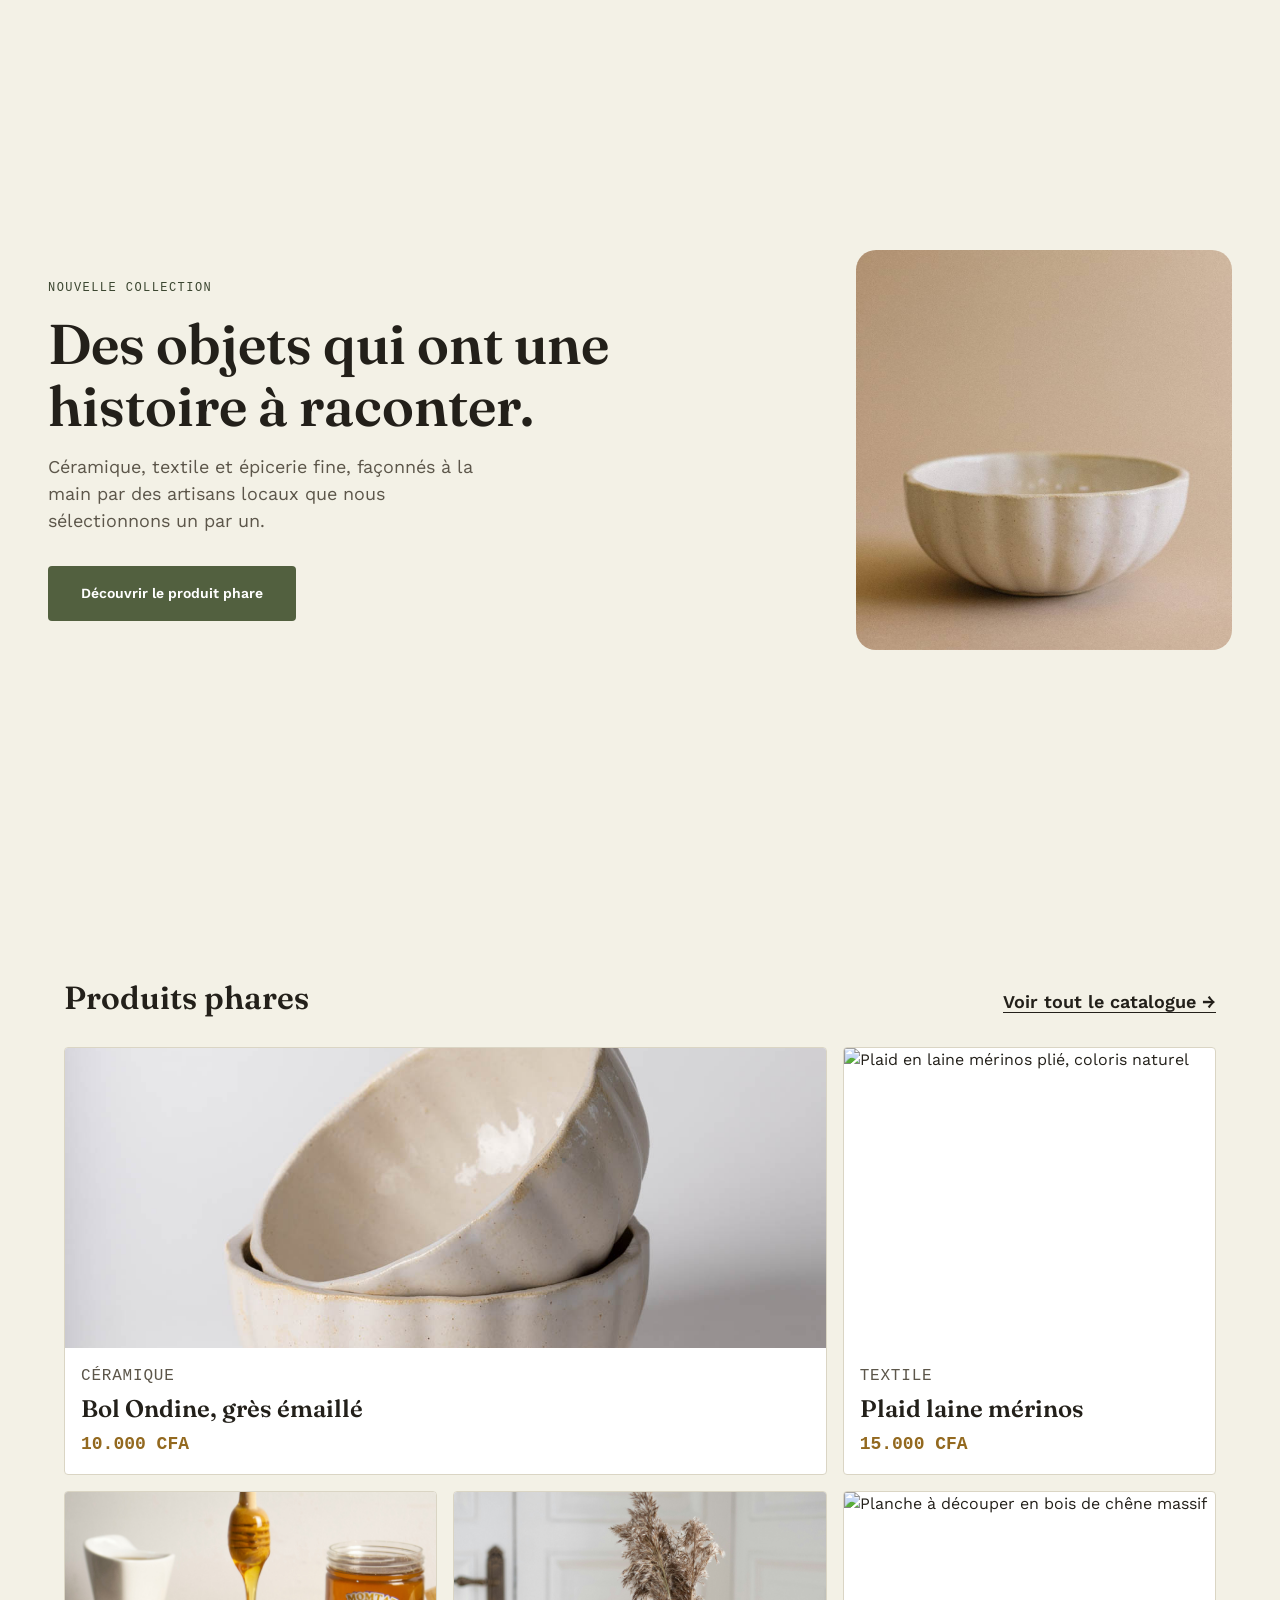
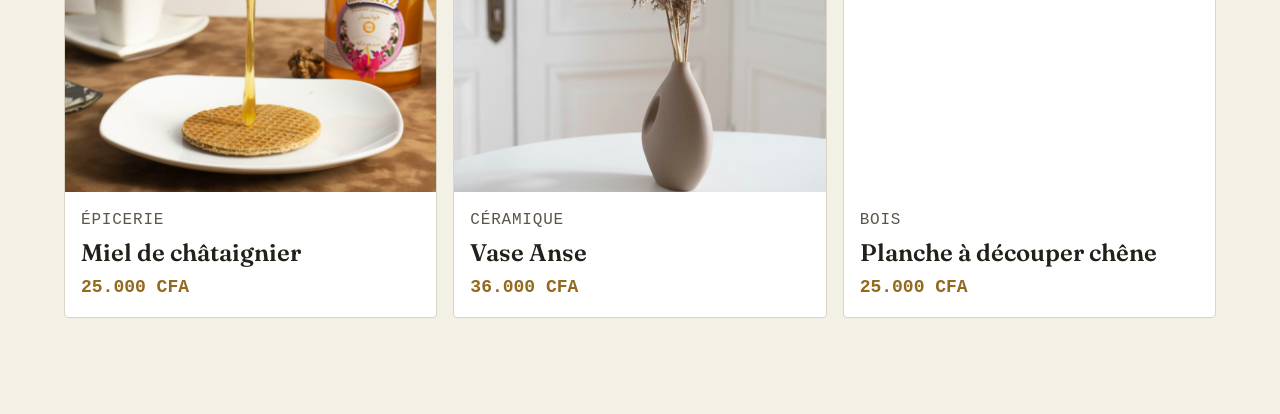
==== index.html @ 86afa033 "Changements des prix" ====
<!doctype html>
<html lang="fr">
  <head>
    <meta charset="UTF-8" />
    <meta name="viewport" content="width=device-width, initial-scale=1.0" />
    <title>L'Atelier des Sens</title>
    <link rel="stylesheet" href="style.css" />
    <link rel="preconnect" href="https://fonts.googleapis.com" />
    <link rel="preconnect" href="https://fonts.gstatic.com" crossorigin />
    <link
      href="https://fonts.googleapis.com/css2?family=Fraunces:opsz,wght@9..1
    44,400;9..144,500;9..144,600&family=Work+Sans:wght@400;500;600&family=IBM+Plex+
    Mono:wght@500&display=swap"
      rel="stylesheet"
    />
  </head>
  <body>
    <header></header>
    <main>
      <section class="hero">
        <section class="hero-text">
          <p class="eyebrow">Nouvelle collection</p>
          <h1>Des objets qui ont une histoire à raconter.</h1>
          <p class="hero-desc">
            Céramique, textile et épicerie fine, façonnés à la main par des
            artisans locaux que nous sélectionnons un par un.
          </p>
          <a href="#" class="btn btn-primary">Découvrir le produit phare</a>
        </section>
        <section class="hero-image">
          <img src="/img/bol-gres-hero-img.jpg" alt="Bol bleu" />
        </section>
      </section>

      <section class="featured container">
        <section class="featured-header">
          <h2>Produits phares</h2>
          <a href="#" class="lien-catalog">Voir tout le catalogue →</a>
        </section>

        <section class="featured-grid">
          <article class="card">
            <img src="/img/bol-gres-card.jpg" alt="Bol gres" />
            <section class="card-body">
              <p class="cat">Céramique</p>
              <h3>Bol Ondine, grès émaillé</h3>
              <p class="price">10.000 CFA</p>
            </section>
          </article>

          <article class="card">
            <img
              src="/img/Plaid laine mérinos.jpg laine mérinos.jpg"
              alt="Plaid en laine mérinos plié, coloris naturel"
            />
            <section class="card-body">
              <p class="cat">Textile</p>
              <h3>Plaid laine mérinos</h3>
              <p class="price">15.000 CFA</p>
            </section>
          </article>

          <article class="card">
            <img
              src="/img/miel.jpg"
              alt="Pot de miel de châtaignier avec étiquette artisanale"
            />
            <section class="card-body">
              <p class="cat">Épicerie</p>
              <h3>Miel de châtaignier</h3>
              <p class="price">25.000 CFA</p>
            </section>
          </article>

          <article class="card">
            <img
              src="/img/vase.jpg"
              alt="Vase Anse en céramique, forme organique"
            />
            <section class="card-body">
              <p class="cat">Céramique</p>
              <h3>Vase Anse</h3>
              <p class="price">36.000 CFA</p>
            </section>
          </article>

          <article class="card">
            <img
              src="/img/planche à decoupe.jpg à decoupe.jpg"
              alt="Planche à découper en bois de chêne massif"
            />
            <section class="card-body">
              <p class="cat">Bois</p>
              <h3>Planche à découper chêne</h3>
              <p class="price">25.000 CFA</p>
            </section>
          </article>
        </section>
      </section>
    </main>
  </body>
</html>
---- style.css ----
@import url("https://fonts.googleapis.com/css2?family=Archivo+Black&family=Fraunces:ital,opsz,wght@0,9..144,100..900;1,9..144,100..900&display=swap");
:root {
  --color-bg: #f3f1e6;
  --color-surface: #ffffff;
  --color-ink: #23201a;
  --color-ink-soft: #5c564a;
  --color-primary: #52603f;
  --color-primary-dark: #3b4630;
  --color-accent: #b9862e;
  --color-accent-dark: #93691f;
  --color-line: #dad5c4;
  --color-danger: #8c3b3b;
  /* Typographie */
  --font-display: "Fraunces", serif;
  --font-body: "Work Sans", sans-serif;
  --font-mono: "IBM Plex Mono", monospace;

  --fs-xs: 0.75rem;
  --fs-sm: 0.875rem;
  --fs-size-sm: 15px; /*Prix, mono, nav, boutons*/
  --fs-base: 1rem;
  --fs-md: 1.125rem;
  --fs-lg: 1.5rem;
  --fs-xl: 2rem;
  --fs-2xl: 2.75rem;
  --fs-3xl: 3.5rem;

  /* Espacements ( */
  --sp-1: 4px;
  --sp-2: 8px;
  --sp-3: 16px;
  --sp-4: 24px;
  --sp-5: 32px;
  --sp-6: 48px;
  --sp-7: 64px;
  --sp-8: 96px;

  --container: 1200px;
}
* {
  margin: 0;
  padding: 0;
  box-sizing: border-box;
}

body {
  background: var(--color-bg);
  color: var(--color-ink);
  font-family: var(--font-body);
  font-size: var(--fs-base);
  line-height: 1.5;
}

h1,
h2,
h3 {
  font-family: var(--font-display);
  font-weight: 600;
  line-height: 1.1;
}

a {
  color: inherit;
}

.container {
  max-width: var(--container);
  margin-inline: auto;
  padding-inline: var(--sp-4);
}

/* ----------section Hero ---------- */
.hero {
  display: flex;
  align-items: center;
  /* justify-content: space-between; */
  height: 100vh;
  gap: var(--sp-6);
  padding: var(--sp-7) var(--sp-6);
  margin-bottom: 2rem;
}

.eyebrow {
  display: block;
  font-family: var(--font-mono);
  font-size: var(--fs-xs);
  text-transform: uppercase;
  letter-spacing: 0.12em;
  color: var(--color-primary-dark);
  margin-bottom: var(--sp-3);
}

.hero h1 {
  font-size: var(--fs-2xl);
  margin-bottom: var(--sp-3);
}

.hero-desc {
  font-size: var(--fs-md);
  color: var(--color-ink-soft);
  max-width: 42ch;
  margin-bottom: var(--sp-5);
}

.hero-image {
  display: none;
}
.hero-image img {
  border-radius: 20px;
  width: 500px;
  height: 400px;
}

/* ---------- Boutons ---------- */
.btn {
  display: inline-flex;
  align-items: center;
  gap: var(--sp-2);
  padding: var(--sp-3) var(--sp-5);
  border-radius: 4px;
  font-weight: 600;
  font-size: var(--fs-sm);
  border: 1px solid transparent;
  cursor: pointer;
  text-decoration: none;
}

.btn-primary {
  background: var(--color-primary);
  color: #fff;
}

.btn-primary:hover {
  background: var(--color-primary-dark);
}

/* ---------- Section Produits phares ---------- */
.featured {
  padding-block: var(--sp-6) var(--sp-8);
}

.featured-header {
  display: flex;
  justify-content: space-between;
  align-items: flex-end;
  gap: var(--sp-3);
  flex-wrap: wrap;
  margin-bottom: var(--sp-5);
}

.featured-header h2 {
  font-size: var(--fs-xl);
}

.lien-catalog {
  font-size: var(--fs-sm);
  font-weight: 600;
  text-decoration: underline;
  text-underline-offset: 4px;
}

/* Grille "produits phares" */
.featured-grid {
  display: grid;
  grid-template-columns: repeat(2, 1fr);
  gap: var(--sp-3);
}

.featured-grid .card:first-child {
  grid-column: span 2;
  grid-row: span 1;
}
/* ------------Card produit--------- */

.card {
  background: var(--color-surface);
  border: 1px solid var(--color-line);
  border-radius: 4px;
  display: flex;
  flex-direction: column;
  overflow: hidden;
  transition:
    transform 0.15s ease,
    box-shadow 0.15s ease;
}

.card:hover {
  transform: translateY(-2px);
  box-shadow: 0 4px 12px rgba(35, 32, 26, 0.08);
}

.card img {
  width: 100%;
  height: 100px;
  object-fit: cover;
  display: block;
}

.card-body {
  padding: var(--sp-3);
}

.cat {
  font-family: var(--font-mono);
  font-size: var(--fs-xs);
  text-transform: uppercase;
  letter-spacing: 0.05em;
  color: var(--color-ink-soft);
  margin-bottom: var(--sp-2);
}

.card h3 {
  font-size: var(--fs-lm);
  margin-bottom: var(--sp-2);
}

.price {
  font-family: var(--font-mono);
  font-weight: 600;
  color: var(--color-accent-dark);
}

/* ------------- media queries----------------- */

@media (min-width: 768px) {
  .hero {
    display: flex;
    align-items: center;
  }
  .hero-image {
    display: flex;
    float: right;
  }
  .hero-image img {
    border-radius: 20px;
    width: 376px;
    height: 400px;
  }

  .featured-grid {
    grid-template-columns: repeat(3, 1fr);
  }
  .card img {
    width: 100%;
    height: 200px;
    /* object-fit: cover;
    display: block; */
  }
  .card h3 {
    font-size: var(--fs-sm);
    margin-bottom: var(--sp-2);
  }
}

@media (min-width: 1280px) {
  .hero h1 {
    font-size: var(--fs-3xl);
  }

  .featured-grid {
    grid-template-columns: repeat(3, 1fr);
  }
  .card h3 {
    font-size: var(--fs-lg);
  }
  .cat {
    font-size: var(--fs-xm);
  }
  .price {
    font-size: var(--fs-md);
    font-weight: 600;
  }
  .lien-catalog {
    font-size: var(--fs-md);
  }
  .card img {
    width: 100%;
    height: 300px;
  }
}
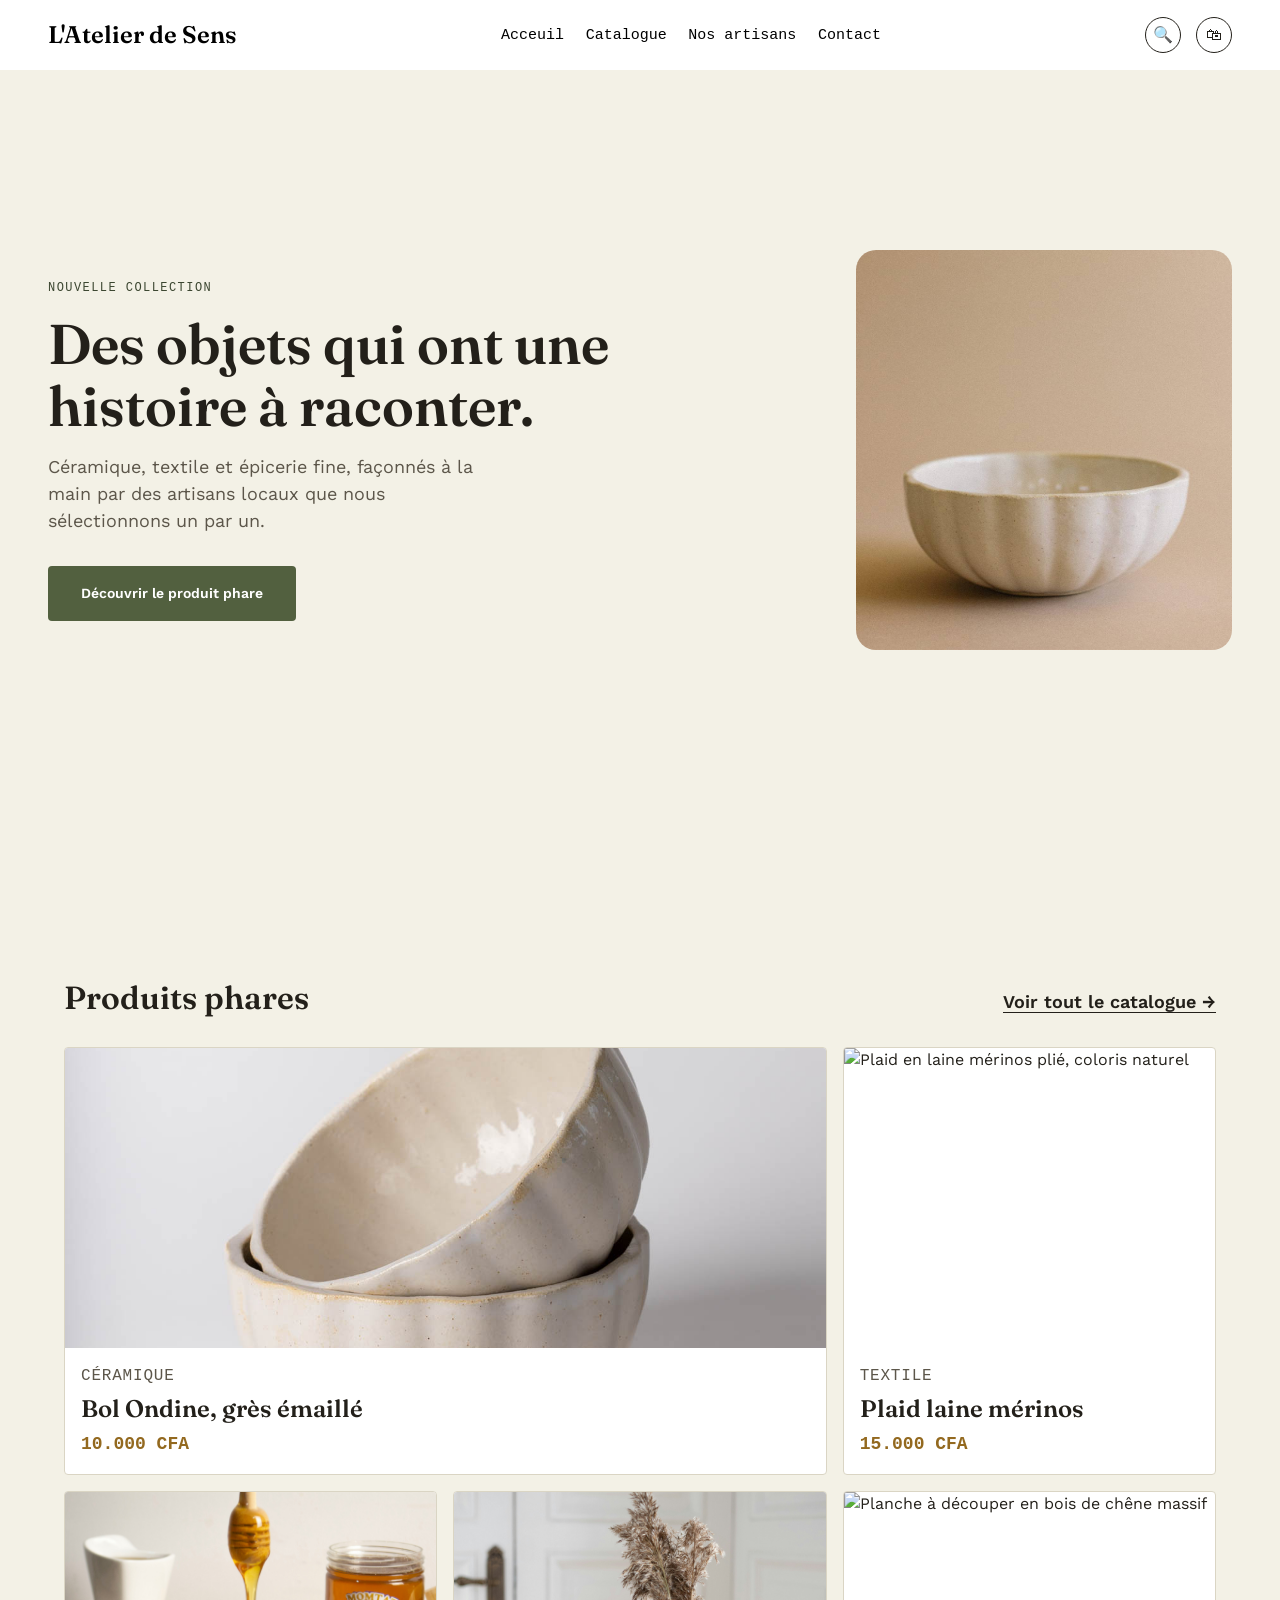
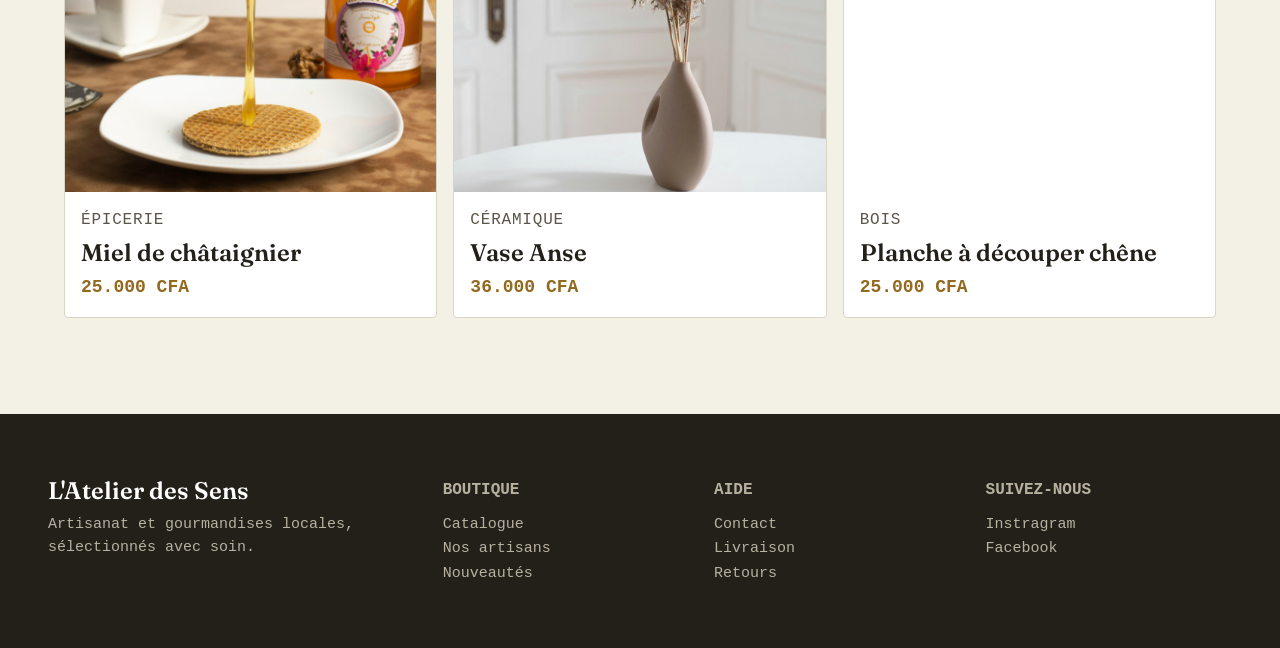
==== commit c8c5ee19: "Merge branch 'main' of https://github.com/bayonne06/Commit-Vision into Accueil" ====
--- a/index.html
+++ b/index.html
@@ -13,9 +13,29 @@
     Mono:wght@500&display=swap"
       rel="stylesheet"
     />
+    <link rel="stylesheet" href="css/header.css" />
+    
   </head>
   <body>
-    <header></header>
+    <!-- Début en tête de la page : Grasty Ghyvet SAMBA DINAULT -->
+    <header class="header-site">
+      <div class="logo">
+        <a href="#">L'Atelier de Sens</a>
+      </div>
+      <nav>
+        <ul class="nav-bar">
+          <li><a href="#">Acceuil</a></li>
+          <li><a href="#">Catalogue</a></li>
+          <li><a href="~#">Nos artisans</a></li>
+          <li><a href="#">Contact</a></li>
+        </ul>
+      </nav>
+      <div class="header-actions">
+        <div class="action-btn">🔍</div>
+        <div class="action-btn">🛍</div>
+      </div>
+    </header>
+    <!-- Fin en tête de la page : Grasty Ghyvet SAMBA DINAULT -->
     <main>
       <section class="hero">
         <section class="hero-text">
@@ -50,7 +70,7 @@
 
           <article class="card">
             <img
-              src="/img/Plaid laine mérinos.jpg laine mérinos.jpg"
+              src="/img/Plaid laine mérinos.jpg"
               alt="Plaid en laine mérinos plié, coloris naturel"
             />
             <section class="card-body">
@@ -98,5 +118,39 @@
         </section>
       </section>
     </main>
+    <!-- Début pied de la page : Grasty Ghyvet SAMBA DINAULT -->
+    <footer>
+      <section class="footer-item">
+        <h2>L'Atelier des Sens</h2>
+        <p class="link-footer bagde">
+          Artisanat et gourmandises locales,<br />
+          sélectionnés avec soin.
+        </p>
+      </section>
+      <section class="footer-item link-footer">
+        <p class="bold">BOUTIQUE</p>
+        <ul class="footer-item-list link-footer">
+          <li><a href="#" class="bagde">Catalogue</a></li>
+          <li><a href="#" class="bagde">Nos artisans</a></li>
+          <li><a href="#" class="bagde">Nouveautés</a></li>
+        </ul>
+      </section>
+      <section class="footer-item link-footer">
+        <p class="bold">AIDE</p>
+        <ul footer-item-list>
+          <li><a href="#" class="bagde">Contact</a></li>
+          <li><a href="#" class="bagde">Livraison</a></li>
+          <li><a href="#" class="bagde">Retours</a></li>
+        </ul>
+      </section>
+      <section class="footer-item link-footer">
+        <p class="bold">SUIVEZ-NOUS</p>
+        <ul footer-item-list>
+          <li><a href="#" class="bagde">Instragram</a></li>
+          <li><a href="#" class="bagde">Facebook</a></li>
+        </ul>
+      </section>
+    </footer>
+    <!-- Fin pied de la page : Grasty Ghyvet SAMBA DINAULT -->
   </body>
 </html>
--- a/css/header.css
+++ b/css/header.css
@@ -0,0 +1,95 @@
+* {
+  list-style: none;
+  text-decoration: none;
+}
+
+header a {
+  color: black;
+}
+
+.header-site {
+  display: flex;
+  justify-content: space-between;
+  align-items: center;
+  flex-wrap: wrap;
+  padding-inline: var(--sp-6);
+  background-color: var(--color-surface);
+  min-height: 70px;
+  width: 100%;
+  position: fixed;
+  top: 0;
+  z-index: 100;
+}
+
+.logo a {
+  font-family: var(--font-display);
+  font-size: var(--fs-lg);
+  font-weight: 600;
+}
+
+.nav-bar {
+  width: 380px;
+  display: flex;
+  justify-content: space-between;
+}
+
+.nav-bar li a {
+  font-size: var(--fs-size-sm);
+  font-family: var(--font-mono);
+}
+
+.header-actions {
+  display: flex;
+  gap: var(--fs-size-sm);
+}
+
+.action-btn {
+  width: 36px;
+  height: 36px;
+  display: flex;
+  align-items: center;
+  justify-content: center;
+  border: 1px solid var(--color-ink);
+  border-radius: 100px;
+}
+
+/*Footer*/
+footer {
+  display: grid;
+  grid-template-columns: repeat(2, 1fr);
+  gap: 25px;
+  padding: var(--sp-7) var(--sp-6);
+  background-color: var(--color-ink);
+  color: var(--color-surface);
+}
+
+.footer-item {
+  display: flex;
+  flex-direction: column;
+  gap: 10px;
+  font-family: var(--font-mono);
+}
+
+.footer-item-list {
+  display: flex;
+  flex-direction: column;
+}
+
+.link-footer {
+  color: #b7b1a0;
+}
+
+.bold {
+  font-weight: 600;
+}
+
+.bagde {
+  font-size: var(--fs-size-sm);
+}
+
+/*Tablette*/
+@media (min-width: 768px) {
+  footer {
+    grid-template-columns: 1.5fr repeat(3, 1fr);
+  }
+}
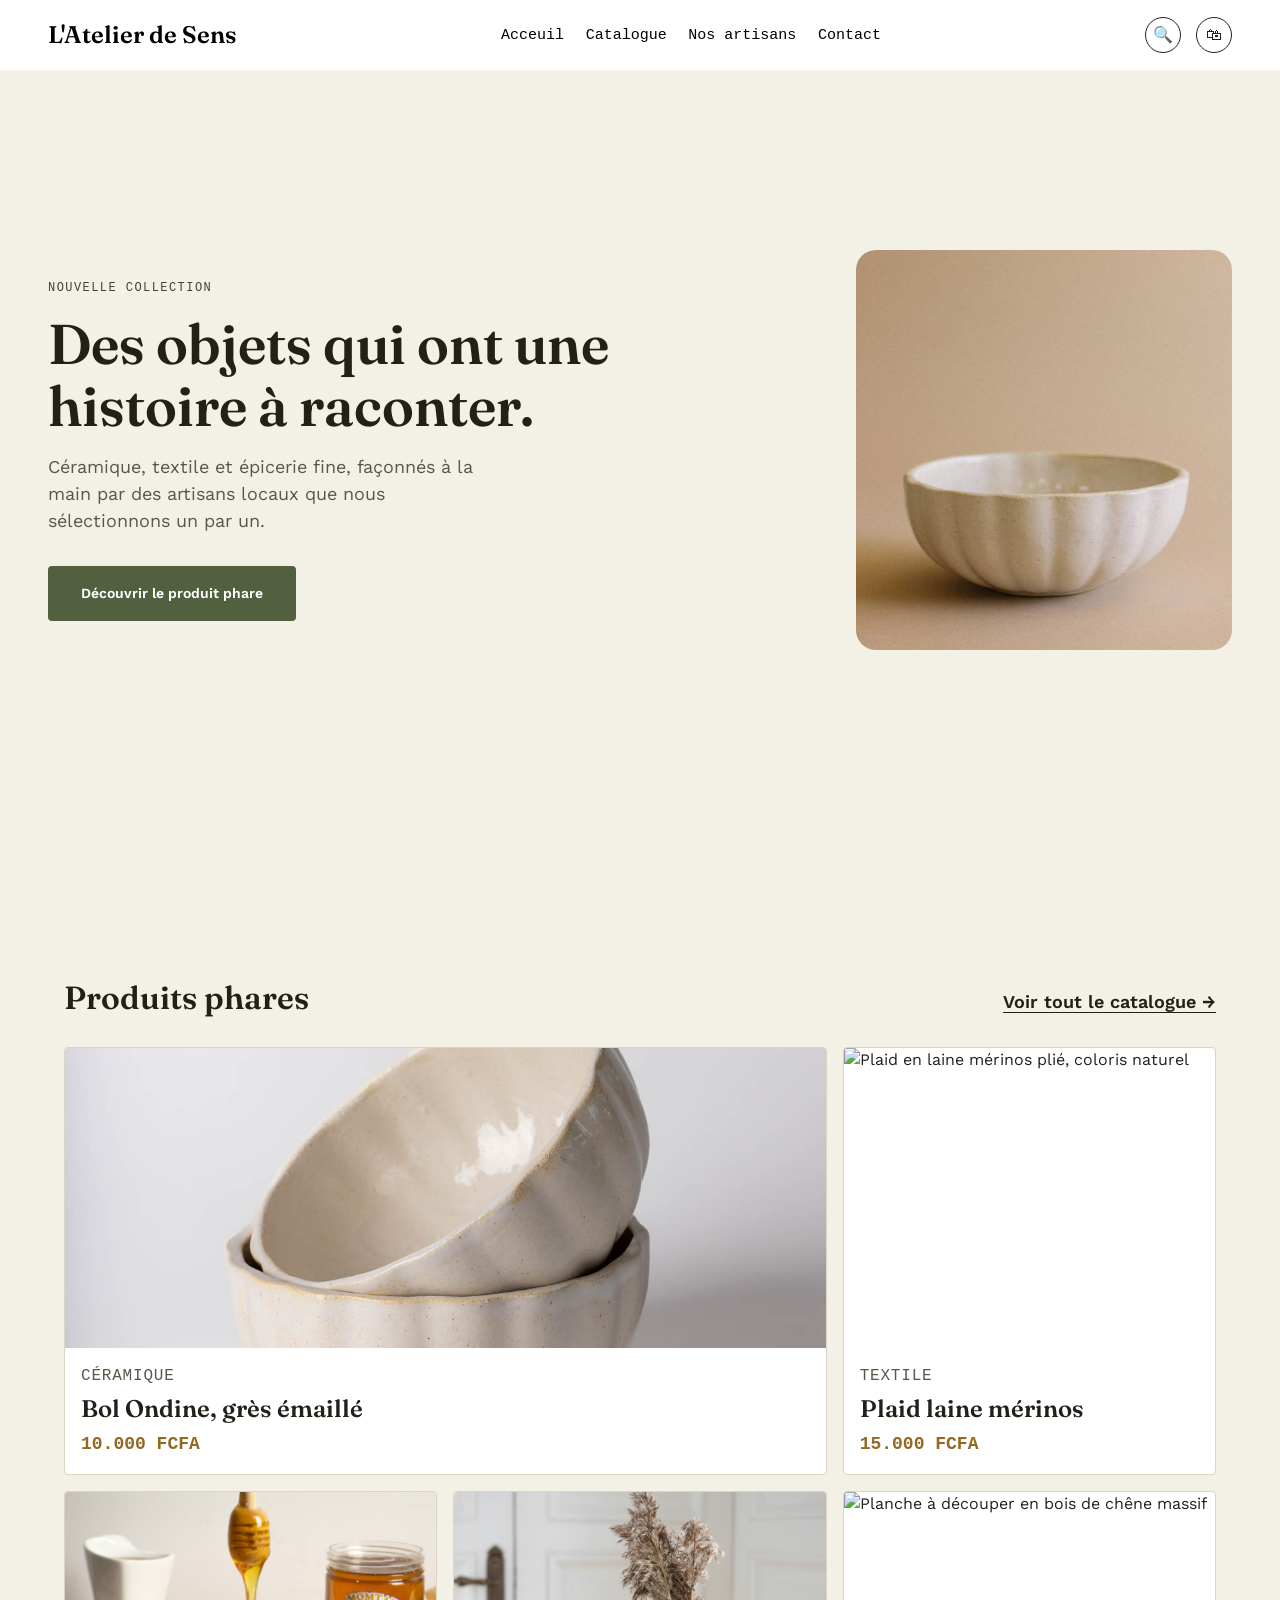
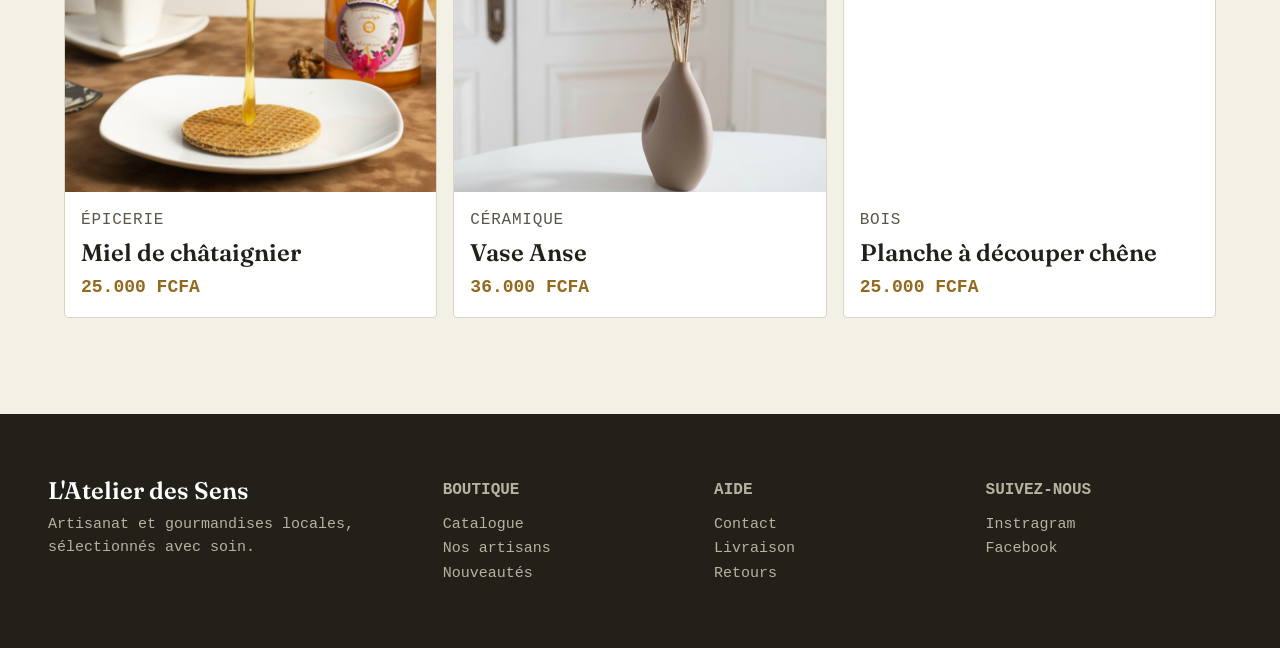
==== commit 66252cb9: "Modification des prix" ====
--- a/index.html
+++ b/index.html
@@ -14,7 +14,6 @@
       rel="stylesheet"
     />
     <link rel="stylesheet" href="css/header.css" />
-    
   </head>
   <body>
     <!-- Début en tête de la page : Grasty Ghyvet SAMBA DINAULT -->
@@ -64,7 +63,7 @@
             <section class="card-body">
               <p class="cat">Céramique</p>
               <h3>Bol Ondine, grès émaillé</h3>
-              <p class="price">10.000 CFA</p>
+              <p class="price">10.000 FCFA</p>
             </section>
           </article>
 
@@ -76,7 +75,7 @@
             <section class="card-body">
               <p class="cat">Textile</p>
               <h3>Plaid laine mérinos</h3>
-              <p class="price">15.000 CFA</p>
+              <p class="price">15.000 FCFA</p>
             </section>
           </article>
 
@@ -88,7 +87,7 @@
             <section class="card-body">
               <p class="cat">Épicerie</p>
               <h3>Miel de châtaignier</h3>
-              <p class="price">25.000 CFA</p>
+              <p class="price">25.000 FCFA</p>
             </section>
           </article>
 
@@ -100,7 +99,7 @@
             <section class="card-body">
               <p class="cat">Céramique</p>
               <h3>Vase Anse</h3>
-              <p class="price">36.000 CFA</p>
+              <p class="price">36.000 FCFA</p>
             </section>
           </article>
 
@@ -112,7 +111,7 @@
             <section class="card-body">
               <p class="cat">Bois</p>
               <h3>Planche à découper chêne</h3>
-              <p class="price">25.000 CFA</p>
+              <p class="price">25.000 FCFA</p>
             </section>
           </article>
         </section>
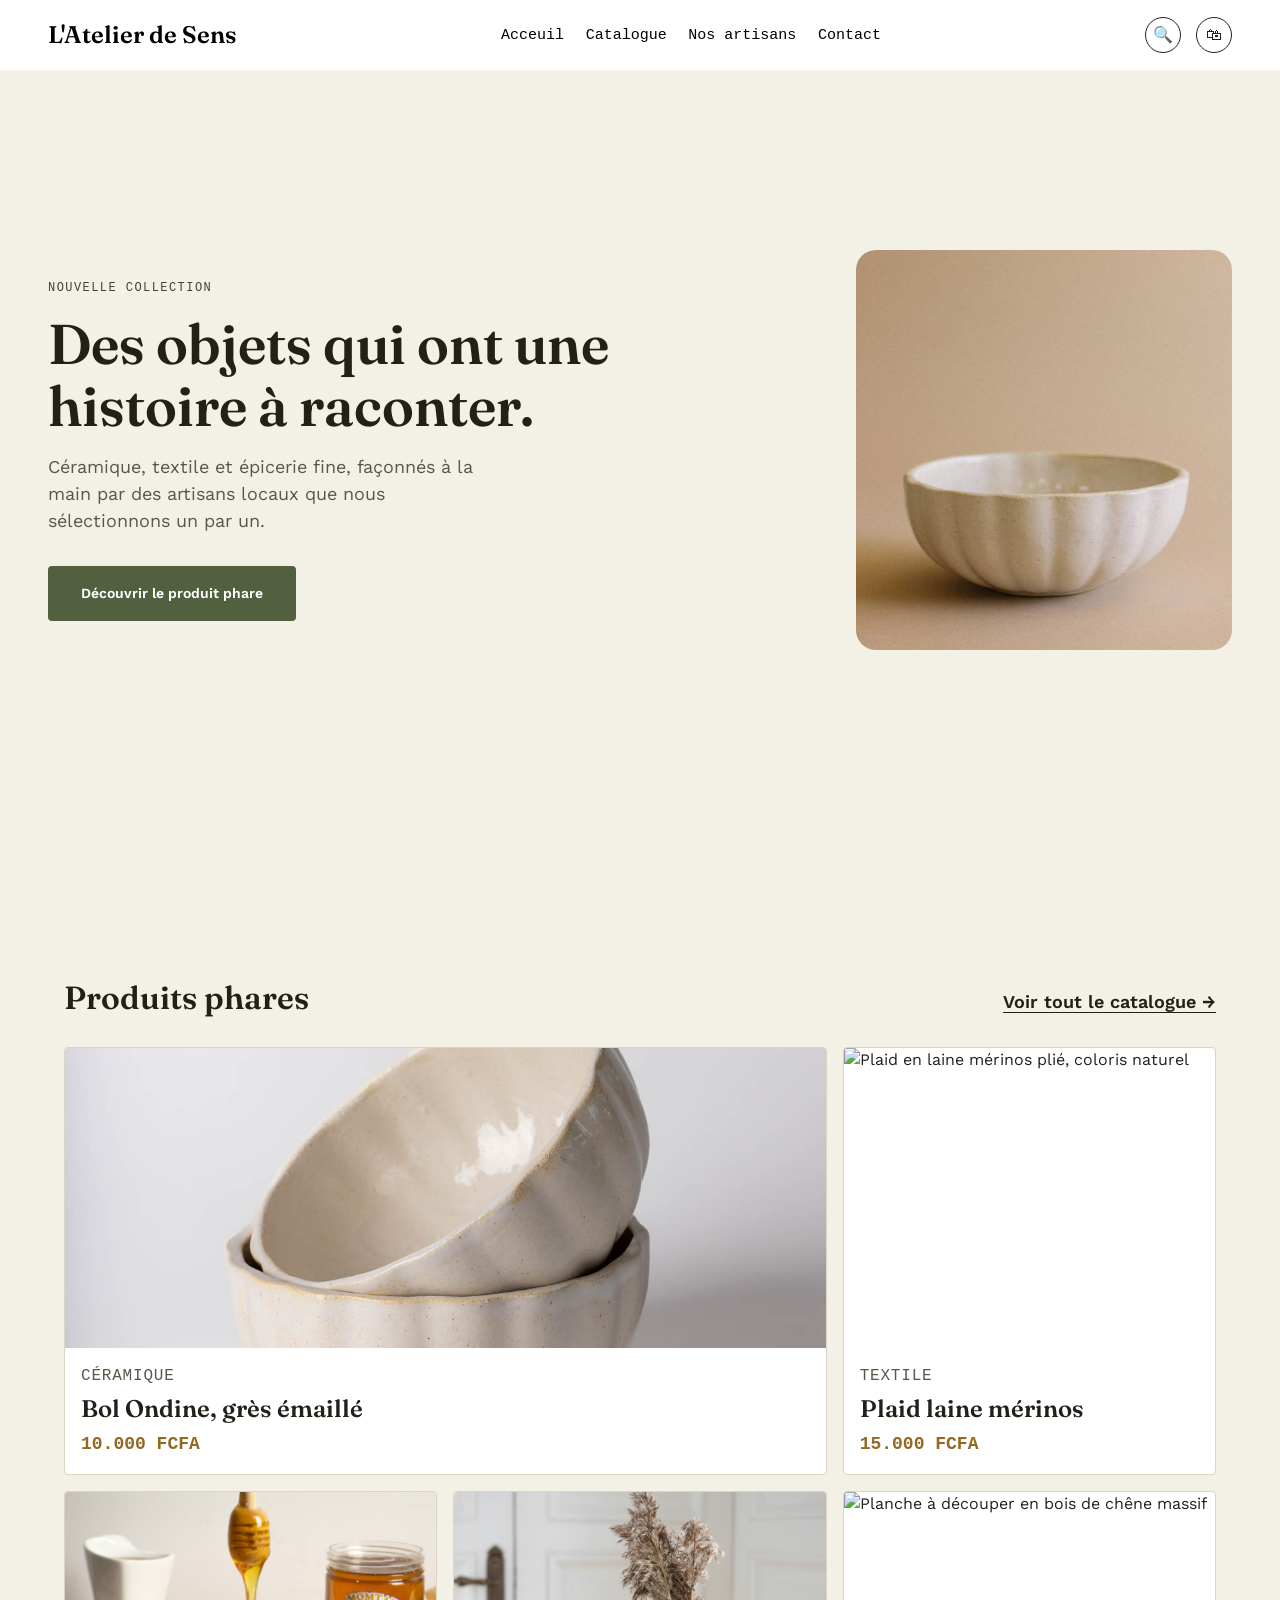
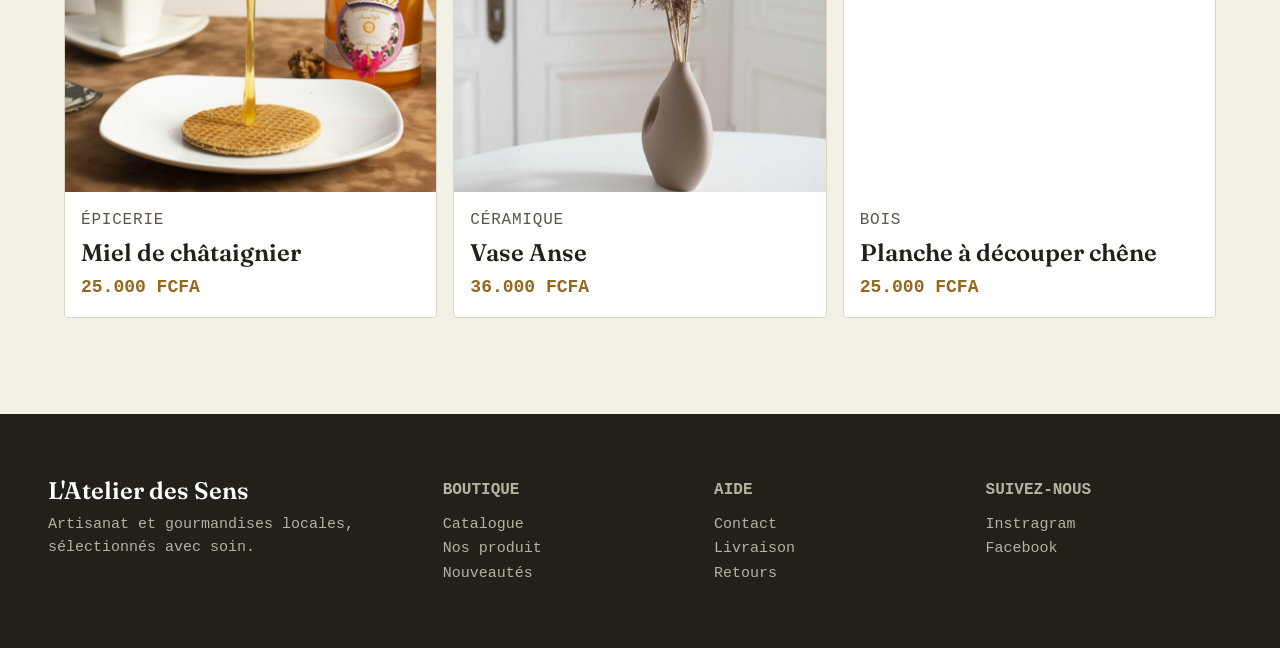
==== commit 41a86d52: "ajoute des lien et modificationj des images" ====
--- a/index.html
+++ b/index.html
@@ -19,13 +19,13 @@
     <!-- Début en tête de la page : Grasty Ghyvet SAMBA DINAULT -->
     <header class="header-site">
       <div class="logo">
-        <a href="#">L'Atelier de Sens</a>
+        <a href="index.html">L'Atelier de Sens</a>
       </div>
       <nav>
         <ul class="nav-bar">
-          <li><a href="#">Acceuil</a></li>
-          <li><a href="#">Catalogue</a></li>
-          <li><a href="~#">Nos artisans</a></li>
+          <li><a href="index.html">Acceuil</a></li>
+          <li><a href="catalogue.html">Catalogue</a></li>
+          <li><a href="produit.html">Nos artisans</a></li>
           <li><a href="#">Contact</a></li>
         </ul>
       </nav>
@@ -54,7 +54,9 @@
       <section class="featured container">
         <section class="featured-header">
           <h2>Produits phares</h2>
-          <a href="#" class="lien-catalog">Voir tout le catalogue →</a>
+          <a href="catalogue.html" class="lien-catalog"
+            >Voir tout le catalogue →</a
+          >
         </section>
 
         <section class="featured-grid">
@@ -105,7 +107,7 @@
 
           <article class="card">
             <img
-              src="/img/planche à decoupe.jpg à decoupe.jpg"
+              src="/img/planche à decoupe.jpg"
               alt="Planche à découper en bois de chêne massif"
             />
             <section class="card-body">
@@ -129,9 +131,9 @@
       <section class="footer-item link-footer">
         <p class="bold">BOUTIQUE</p>
         <ul class="footer-item-list link-footer">
-          <li><a href="#" class="bagde">Catalogue</a></li>
-          <li><a href="#" class="bagde">Nos artisans</a></li>
-          <li><a href="#" class="bagde">Nouveautés</a></li>
+          <li><a href="catalogue.html" class="bagde">Catalogue</a></li>
+          <li><a href="produit.html" class="bagde">Nos produit</a></li>
+          <li><a href="catalogue.html" class="bagde">Nouveautés</a></li>
         </ul>
       </section>
       <section class="footer-item link-footer">
